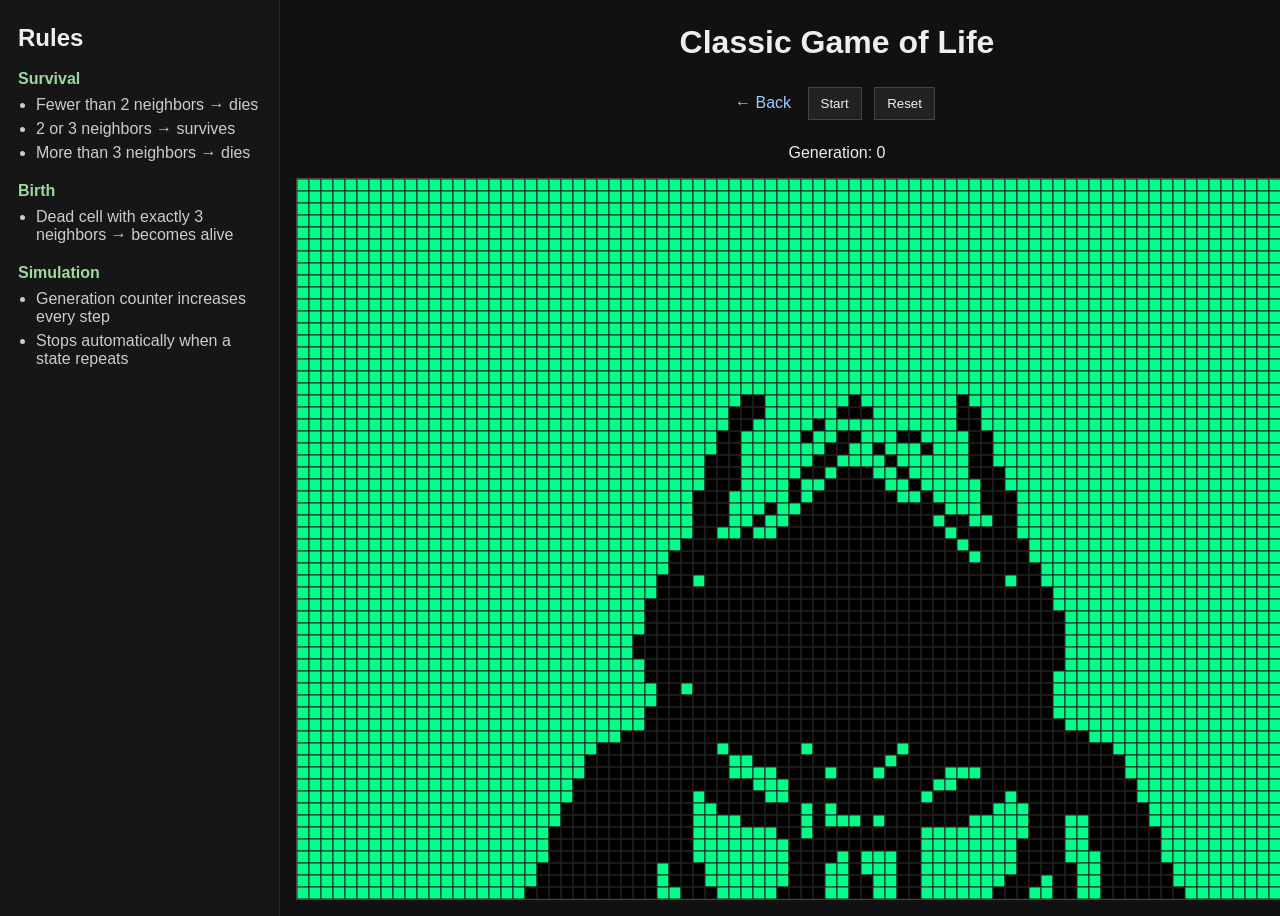
==== games/classic/index.html @ 173333f8 "first commit" ====
<!DOCTYPE html>
<html lang="en">
<head>
  <meta charset="UTF-8" />
  <meta name="viewport" content="width=device-width, initial-scale=1.0" />
  <title>Classic Game of Life</title>
  <link rel="stylesheet" href="./styles/main.css" />
</head>
<body>
  <div class="page">
    <aside class="rules-panel">
      <h2>Rules</h2>

      <div class="rule-block">
        <h3>Survival</h3>
        <ul>
          <li>Fewer than 2 neighbors → dies</li>
          <li>2 or 3 neighbors → survives</li>
          <li>More than 3 neighbors → dies</li>
        </ul>
      </div>

      <div class="rule-block">
        <h3>Birth</h3>
        <ul>
          <li>Dead cell with exactly 3 neighbors → becomes alive</li>
        </ul>
      </div>

      <div class="rule-block">
        <h3>Simulation</h3>
        <ul>
          <li>Generation counter increases every step</li>
          <li>Stops automatically when a state repeats</li>
        </ul>
      </div>
    </aside>

    <main class="game-panel">
      <h1>Classic Game of Life</h1>

      <div class="controls">
        <a class="back-link" href="../../index.html">← Back</a>
        <button id="startPauseBtn">Start</button>
        <button id="resetBtn">Reset</button>
      </div>

      <div class="controls">
        <span id="generation">Generation: 0</span>
      </div>

      <canvas id="gameCanvas"></canvas>
    </main>
  </div>

  <script type="module" src="./src/game.js"></script>
</body>
</html>
---- games/classic/styles/main.css ----
body {
  margin: 0;
  min-height: 100vh;
  background: #111;
  color: #eee;
  font-family: Arial, sans-serif;
}

.page {
  display: flex;
  min-height: 100vh;
}

.rules-panel {
  width: 280px;
  flex-shrink: 0;
  background: #161616;
  border-right: 1px solid #2b2b2b;
  padding: 24px 18px;
  box-sizing: border-box;
  overflow-y: auto;
}

.rules-panel h2 {
  margin: 0 0 18px;
}

.rule-block {
  margin-bottom: 20px;
}

.rule-block h3 {
  margin: 0 0 8px;
  font-size: 16px;
  color: #9fd89f;
}

.rule-block ul {
  margin: 0;
  padding-left: 18px;
  color: #ccc;
}

.rule-block li {
  margin-bottom: 6px;
}

.game-panel {
  flex: 1;
  display: flex;
  flex-direction: column;
  align-items: center;
  padding: 24px 16px 16px;
  box-sizing: border-box;
}

h1 {
  margin: 0 0 12px;
}

.controls {
  margin: 10px 0;
  text-align: center;
}

button {
  margin: 4px;
  padding: 8px 12px;
  background: #222;
  color: #eee;
  border: 1px solid #444;
  cursor: pointer;
}

button:hover {
  background: #333;
}

canvas {
  border: 1px solid #444;
  background: #000;
  display: block;
  margin-top: 6px;
}

.back-link {
  display: inline-block;
  margin-right: 8px;
  color: #9ecbff;
  text-decoration: none;
}

.back-link:hover {
  text-decoration: underline;
}
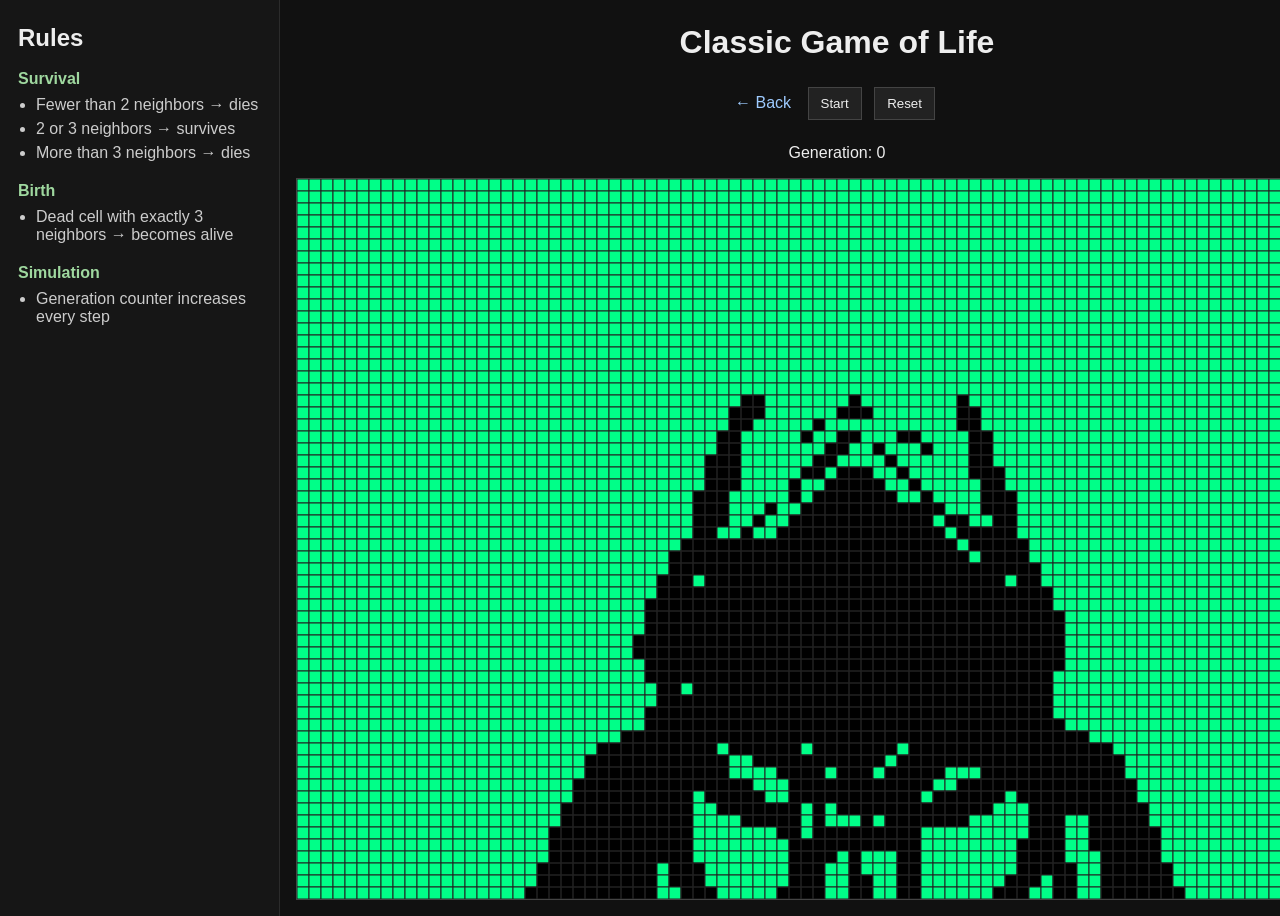
==== commit 2b4ae6c7: "Wording fixes" ====
--- a/games/classic/index.html
+++ b/games/classic/index.html
@@ -31,7 +31,6 @@
         <h3>Simulation</h3>
         <ul>
           <li>Generation counter increases every step</li>
-          <li>Stops automatically when a state repeats</li>
         </ul>
       </div>
     </aside>
